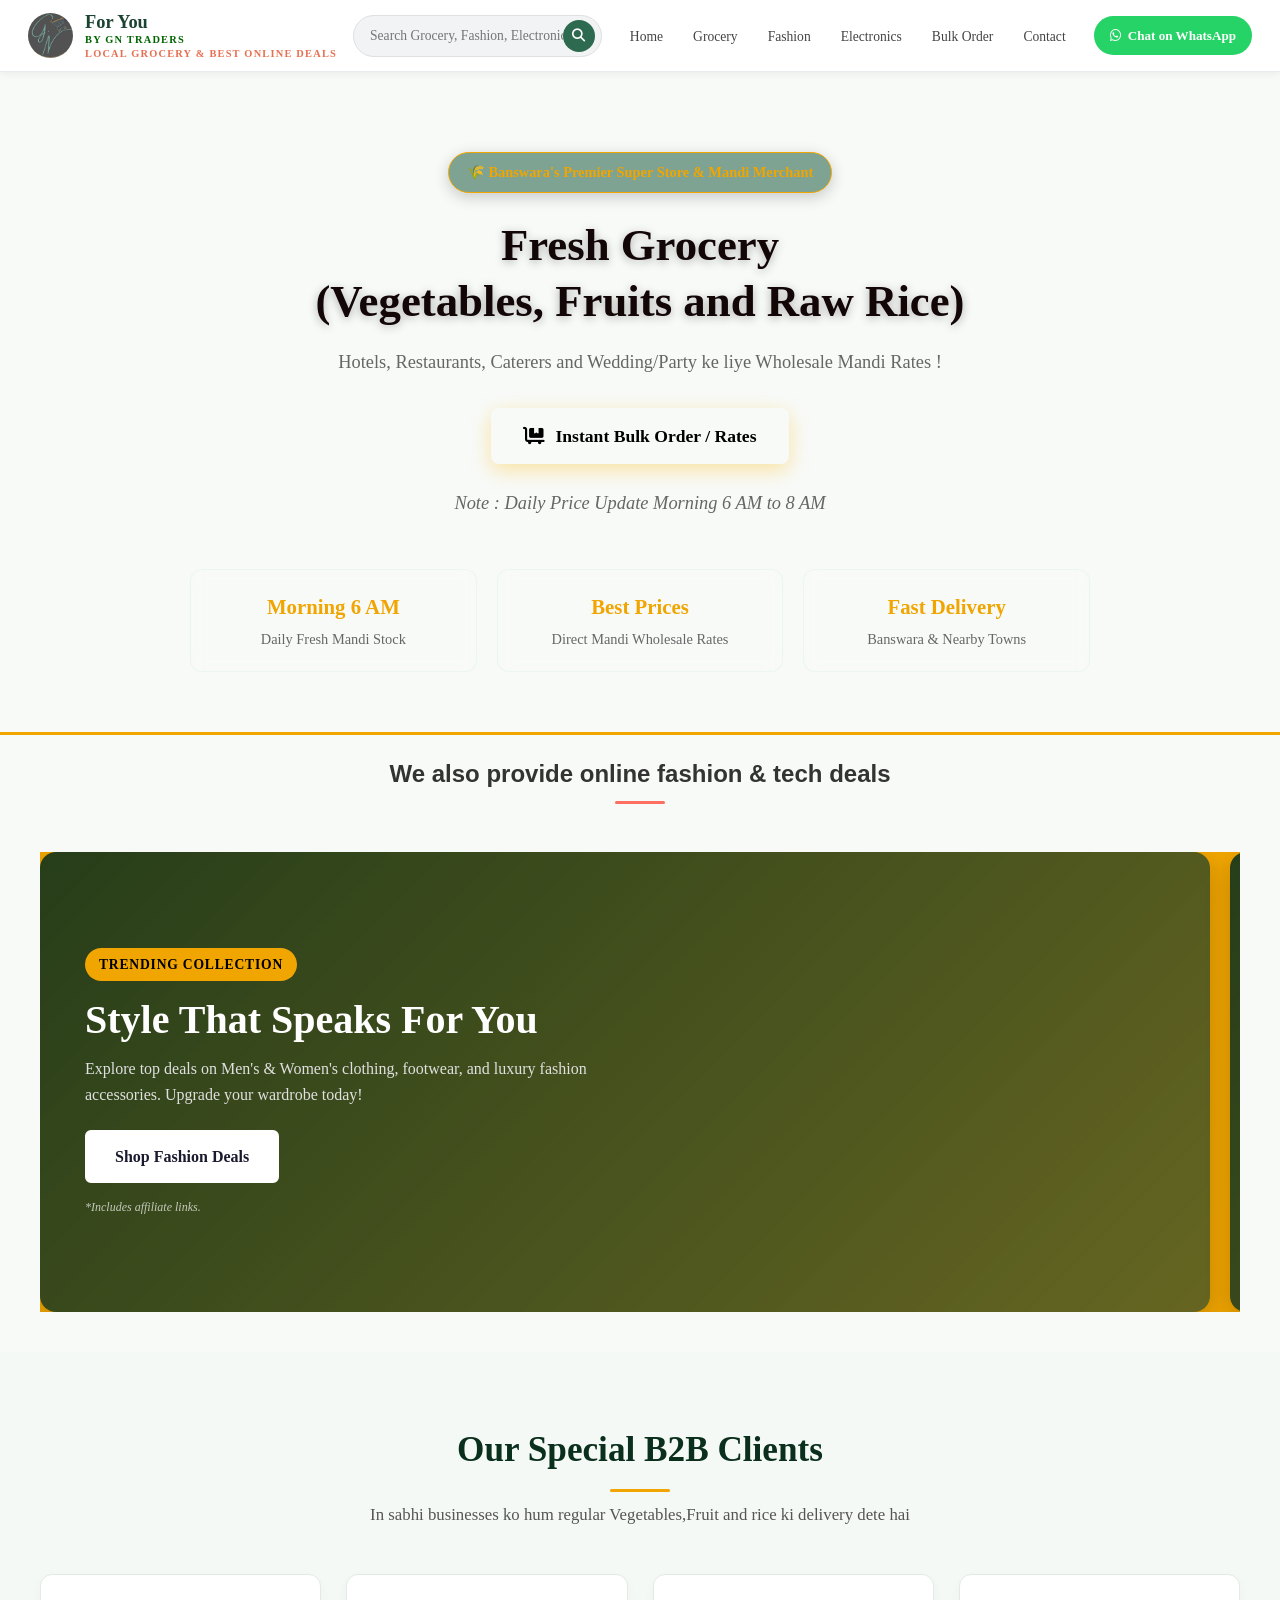
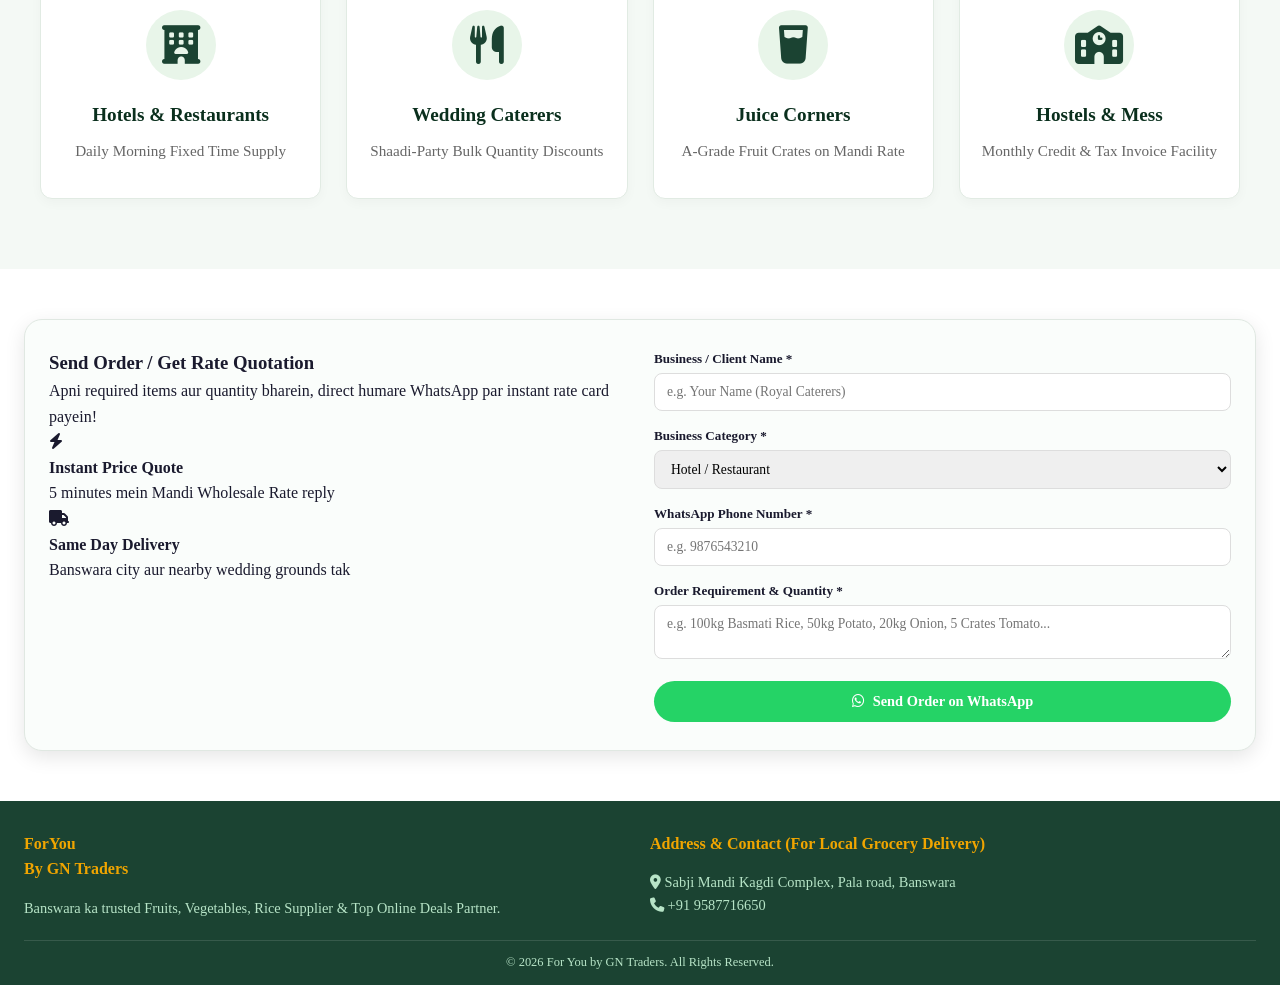
==== index.html @ eed43ebb "updated my site" ====
<!DOCTYPE html>
<html lang="en">

<head>
    <meta charset="UTF-8">
    <meta name="viewport" content="width=device-width, initial-scale=1.0">
    <title>For You by GN traders | Groceries & online deals</title>
    <!-- Google Fonts & Font Awesome Icons -->
    <link href="https://fonts.googleapis.com/css2?family=Poppins:wght@300;400;500;600;700&display=swap"
        rel="stylesheet">
    <link rel="stylesheet" href="https://cdnjs.cloudflare.com/ajax/libs/font-awesome/6.4.0/css/all.min.css">
    <!-- External CSS Link -->
    <link rel="stylesheet" href="style.css">
</head>

<body>

    <!-- Header / Navbar -->
    <header>
        <div class="navbar">
            <a href="#" class="logo">
                <div class="logo-icon"><img src="logo.jpeg" alt="logo"></div>
                <div class="logo-text">
                    <h1>For You</h1>
                    <span id="block-span">By GN Traders</span>
                    <span>LOCAL GROCERY & BEST ONLINE DEALS</span>
                </div>
            </a>

            <!-- Universal Search Bar -->
            <div class="search-box">
                <input type="text" id="searchInput" placeholder="Search Grocery, Fashion, Electronics...">
                <button id="searchBtn" type="button"><i class="fa-solid fa-magnifying-glass"></i></button>
            </div>

            <button class="menu-toggle" id="menuToggle" aria-label="Toggle Navigation">
                <i class="fa-solid fa-bars"></i>
            </button>

            <ul class="nav-links">
                <li><a href="index.html">Home</a></li>
                <li><a href="grocery.html">Grocery</a></li>
                <li><a href="fashion.html">Fashion</a></li>
                <li><a href="electronics.html">Electronics</a></li>
                <li><a href="#order">Bulk Order</a></li>
                <li><a href="#contact">Contact</a></li>
            </ul>

            <a href="https://wa.me/919587716650?text=Hello!%20Mujhe%20mandi%20ke%20wholesale%20rates%20jaanne%20hain."
                target="_blank" class="btn-whatsapp-header">
                <i class="fa-brands fa-whatsapp"></i> Chat on WhatsApp
            </a>
        </div>
    </header>

    <!-- Hero Section -->
    <section class="hero" id="home">
        <div class="hero-content">
            <span class="hero-badge">🌾 Banswara's Premier Super Store & Mandi Merchant</span>
            <h2>Fresh Grocery <br> (Vegetables, Fruits and Raw Rice)</h2>
            <p>Hotels, Restaurants, Caterers and Wedding/Party ke liye Wholesale Mandi Rates !</p>
            <a href="#order" class="btn-hero">
                <i class="fa-solid fa-cart-flatbed"></i> Instant Bulk Order / Rates
            </a> <br><br>
            <p id="NoticeForOrder">Note : Daily Price Update Morning 6 AM to 8 AM</p>
            <div class="hero-stats">
                <div class="stat-card">
                    <h3>Morning 6 AM</h3>
                    <p>Daily Fresh Mandi Stock</p>
                </div>
                <div class="stat-card">
                    <h3>Best Prices</h3>
                    <p>Direct Mandi Wholesale Rates</p>
                </div>
                <div class="stat-card">
                    <h3>Fast Delivery</h3>
                    <p>Banswara & Nearby Towns</p>
                </div>
            </div>
        </div>
    </section>

    <div id="affiliate-present" class="aff-link-container">
        <h2 id="affiliate-heading">We also provide online fashion & tech deals</h2>
    </div>

    <section class="hero-slider-container">
        <div class="hero-slider">

            <!-- 1st Div: Fashion & Clothing -->
            <div class="hero-card fashion-card">
                <div class="hero-content">
                    <span class="badge">Trending Collection</span>
                    <h1>Style That Speaks For You</h1>
                    <p>Explore top deals on Men's & Women's clothing, footwear, and luxury fashion accessories. Upgrade
                        your wardrobe today!</p>
                    <a href="fashion.html" class="cta-btn">Shop Fashion Deals</a>

                    <p class="affiliate-notice">*Includes affiliate links.</p>
                </div>
            </div>

            <!-- 2nd Div: Electronics & Gadgets -->
            <div class="hero-card electronics-card">
                <div class="hero-content">
                    <span class="badge">Next-Gen Tech</span>
                    <h1>Power Up Your Digital Life</h1>
                    <p>Unbeatable offers on latest Smartphones, High-performance Laptops, and Smart Gadgets. Grab the
                        best tech before it's gone!</p>
                    <a href="electronics.html" class="cta-btn">Explore Tech Deals</a>

                    <p class="affiliate-notice">*Includes affiliate links.</p>
                </div>
            </div>

        </div>
    </section>

    <!-- Clients Section -->
    <section class="clients-section" id="clients">
        <div class="container">
            <div class="section-title">
                <h2>Our Special B2B Clients</h2>
                <p>In sabhi businesses ko hum regular Vegetables,Fruit and rice ki delivery dete hai</p>
            </div>

            <div class="clients-grid">
                <div class="client-box">
                    <i class="fa-solid fa-hotel"></i>
                    <h4>Hotels & Restaurants</h4>
                    <p>Daily Morning Fixed Time Supply</p>
                </div>
                <div class="client-box">
                    <i class="fa-solid fa-utensils"></i>
                    <h4>Wedding Caterers</h4>
                    <p>Shaadi-Party Bulk Quantity Discounts</p>
                </div>
                <div class="client-box">
                    <i class="fa-solid fa-glass-water"></i>
                    <h4>Juice Corners</h4>
                    <p>A-Grade Fruit Crates on Mandi Rate</p>
                </div>
                <div class="client-box">
                    <i class="fa-solid fa-school"></i>
                    <h4>Hostels & Mess</h4>
                    <p>Monthly Credit & Tax Invoice Facility</p>
                </div>
            </div>
        </div>
    </section>

    <!-- Order Section -->
    <section class="container" id="order">
        <div class="order-card">
            <div class="order-grid">
                <div class="order-info">
                    <h3>Send Order / Get Rate Quotation</h3>
                    <p>Apni required items aur quantity bharein, direct humare WhatsApp par instant rate card payein!
                    </p>

                    <div class="feature-item">
                        <i class="fa-solid fa-bolt"></i>
                        <div>
                            <h4>Instant Price Quote</h4>
                            <p>5 minutes mein Mandi Wholesale Rate reply</p>
                        </div>
                    </div>
                    <div class="feature-item">
                        <i class="fa-solid fa-truck"></i>
                        <div>
                            <h4>Same Day Delivery</h4>
                            <p>Banswara city aur nearby wedding grounds tak</p>
                        </div>
                    </div>
                </div>

                <form id="orderForm">
                    <div class="form-group">
                        <label>Business / Client Name *</label>
                        <input type="text" id="clientName" placeholder="e.g. Your Name (Royal Caterers)" required>
                    </div>

                    <div class="form-group">
                        <label>Business Category *</label>
                        <select id="businessType" required>
                            <option value="Hotel / Restaurant">Hotel / Restaurant</option>
                            <option value="Wedding Caterer">Wedding / Party Caterer</option>
                            <option value="Hostel / Mess Supplier">Hostel / Mess Supplier</option>
                            <option value="Retail Fruit/Veg Seller">Retail Shopkeeper</option>
                        </select>
                    </div>

                    <div class="form-group">
                        <label>WhatsApp Phone Number *</label>
                        <input type="tel" id="phoneNumber" placeholder="e.g. 9876543210" required>
                    </div>

                    <div class="form-group">
                        <label>Order Requirement & Quantity *</label>
                        <textarea id="orderDetails"
                            placeholder="e.g. 100kg Basmati Rice, 50kg Potato, 20kg Onion, 5 Crates Tomato..."
                            required></textarea>
                    </div>

                    <button type="submit" class="btn-submit">
                        <i class="fa-brands fa-whatsapp"></i> Send Order on WhatsApp
                    </button>
                </form>
            </div>
        </div>
    </section>

    <!-- Footer -->
    <footer id="contact">
        <div class="container footer-grid">
            <div>
                <h4 style="color: var(--accent-gold); margin-bottom: 15px;">ForYou <br> By GN Traders</h4>
                <p style="color: #b7e4c7; font-size: 0.9rem;">Banswara ka trusted Fruits, Vegetables, Rice Supplier &
                    Top Online Deals Partner.</p>
            </div>
            <div>
                <h4 style="color: var(--accent-gold); margin-bottom: 15px;">Address & Contact (For Local Grocery
                    Delivery)</h4>
                <p style="color: #b7e4c7; font-size: 0.9rem;"><i class="fa-solid fa-location-dot"></i> Sabji Mandi Kagdi
                    Complex, Pala road, Banswara</p>
                <p style="color: #b7e4c7; font-size: 0.9rem;"><i class="fa-solid fa-phone"></i> +91 9587716650</p>
            </div>
        </div>
        <div class="copyright">
            <p>&copy; 2026 For You by GN Traders. All Rights Reserved.</p>
        </div>
    </footer>

    <!-- External JavaScript Link -->
    <script src="script.js"></script>
</body>

</html>
---- style.css ----
:root {
    --primary-green: #2d6a4f;
    --primary-dark: #1b4332;
    --accent-gold: #f0a500;
    --accent-orange: #e76f51;
    --light-bg: #f8faf8;
    --white: #ffffff;
    --text-dark: #1a1a2e;
    --text-medium: #444;
    --text-light: #666;
    --border-color: #e0e0e0;
    --shadow-sm: 0 2px 8px rgba(0, 0, 0, 0.06);
    --shadow-md: 0 6px 20px rgba(0, 0, 0, 0.10);
    --shadow-lg: 0 12px 32px rgba(0, 0, 0, 0.12);
    --radius-sm: 8px;
    --radius-md: 12px;
    --radius-lg: 18px;
    --transition: 0.25s ease;
}

* {
    margin: 0;
    padding: 0;
    box-sizing: border-box;
    font-family: Georgia, 'Times New Roman', Times, serif;
}

html {
    scroll-behavior: smooth;
}

body {
    font-family: 'Poppins', sans-serif;
    background: var(--light-bg);
    color: var(--text-dark);
    line-height: 1.6;
    -webkit-font-smoothing: antialiased;
}

/* ========== HEADER / NAVBAR ========== */
header {
    background: var(--white);
    position: sticky;
    top: 0;
    z-index: 1000;
    box-shadow: var(--shadow-sm);
    border-bottom: 1px solid #e9ecef;
}

.navbar {
    max-width: 1300px;
    margin: 0 auto;
    display: flex;
    align-items: center;
    justify-content: space-between;
    padding: 12px 28px;
    flex-wrap: wrap;
    gap: 16px;
}

.logo {
    display: inline-flex;
    align-items: center;
    gap: 0.75rem;
    text-decoration: none;
    color: var(--primary-dark);
    flex-shrink: 0;
    max-height: 100%;
}

.logo-icon {
    width: clamp(36px, 5vh, 48px); 
    aspect-ratio: 1 / 1;
    border-radius: 50%;
    overflow: hidden;
    flex-shrink: 0;
    display: flex;
    align-items: center;
    justify-content: center;
}

.logo-icon img {
    width: 100%;
    height: 100%;
    object-fit: cover;
    display: block;
}

.logo-text {
    display: flex;
    flex-direction: column;
    justify-content: center;
}

.logo-text h1 {
    font-size: clamp(0.9rem, 2.5vw, 1.15rem);
    font-weight: 700;
    line-height: 1.1;
    margin: 0;
    color: var(--primary-dark);
    white-space: nowrap;
}

.logo-text span {
    font-size: clamp(0.55rem, 1.5vw, 0.65rem);
    font-weight: 600;
    letter-spacing: 1.2px;
    color: var(--accent-orange);
    text-transform: uppercase;
    line-height: 1.1;
    margin-top: 2px;
}

#block-span {
    display: block;
    margin-top: 2px;
    color: darkgreen;
    font-size: 0.65rem;
}

/* ==========================================
   MOBILE HEADER FIX (Logo & Toggle Alignment)
   ========================================== */
@media (max-width: 768px) {
    .navbar {
        display: flex;
        flex-wrap: wrap;
        align-items: center;
        justify-content: space-between;
        padding: 12px 15px;
        gap: 12px;
    }

    /* Logo positioning (Left Side) */
    .logo {
        display: flex;
        align-items: center;
        gap: 10px;
        text-decoration: none;
        max-width: calc(100% - 60px);
        /* Toggle icon ke liye jagah chhorne ke liye */
    }

    .logo-text h1 {
        font-size: 1.3rem;
        line-height: 1.1;
    }

    .logo-text span {
        display: block;
        font-size: 0.65rem;
    }

    /* Hamburger Toggle Icon (Right Side Top Row) */
    .menu-toggle {
        display: flex !important;
        align-items: center;
        justify-content: center;
        background: transparent;
        border: none;
        font-size: 1.6rem;
        color: var(--bg-dark-green, #0a2f1d);
        cursor: pointer;
        padding: 5px;
        order: 2;
        /* Main heading ke thik saamne right side me set karega */
    }

    /* Search Box (Full Width Second Row) */
    .search-box {
        width: 100%;
        order: 3;
        margin-top: 5px;
    }

    /* WhatsApp Button (Full Width Third Row) */
    .btn-whatsapp-header {
        width: 100%;
        text-align: center;
        justify-content: center;
        order: 4;
        padding: 10px;
        font-size: 0.9rem;
    }

    /* Sliding Mobile Menu Drawer */
    .nav-links {
        position: fixed;
        top: 0;
        right: -100%;
        width: 260px;
        height: 100vh;
        background-color: var(--bg-dark-green, #0a2f1d);
        flex-direction: column;
        padding: 80px 25px 30px 25px;
        gap: 20px;
        transition: right 0.3s ease-in-out;
        box-shadow: -5px 0 15px rgba(0, 0, 0, 0.3);
        z-index: 999;
    }

    .nav-links.active {
        right: 0;
    }

    .nav-links li a {
        color: #ffffff;
        font-size: 1.1rem;
        display: block;
    }
}

/* SEARCH BAR */
.search-box {
    display: flex;
    align-items: center;
    background: #f1f3f5;
    border: 1px solid var(--border-color);
    border-radius: 25px;
    padding: 4px 6px 4px 16px;
    flex: 1;
    max-width: 360px;
    transition: var(--transition);
}

.search-box:focus-within {
    border-color: var(--primary-green);
    background: var(--white);
    box-shadow: 0 0 0 3px rgba(45, 106, 79, 0.12);
}

.search-box input {
    border: none;
    background: transparent;
    outline: none;
    width: 100%;
    font-size: 0.85rem;
    font-family: inherit;
    color: var(--text-dark);
}

.search-box button {
    background: var(--primary-green);
    color: #fff;
    border: none;
    width: 32px;
    height: 32px;
    border-radius: 50%;
    cursor: pointer;
    display: flex;
    align-items: center;
    justify-content: center;
    transition: var(--transition);
    flex-shrink: 0;
}

.search-box button:hover {
    background: var(--primary-dark);
}

/* ==========================================
   MOBILE MENU TOGGLE STYLING
   ========================================== */

/* By default desktop par toggle button hide rahega */
.menu-toggle {
    display: none;
    background: none;
    border: none;
    font-size: 1.6rem;
    color: var(--text-light, #ffffff);
    cursor: pointer;
    z-index: 1001;
    transition: transform 0.3s ease;
}

.menu-toggle:active {
    transform: scale(0.9);
}

/* Mobile Responsive Styles */
@media (max-width: 992px) {
    .menu-toggle {
        display: block;
        /* Mobile screens par show hoga */
    }

    /* Navbar links ko mobile drawer banayein */
    .navbar .nav-links {
        position: fixed;
        top: 0;
        right: -100%;
        /* Shuru me screen ke bahar rahega */
        width: 280px;
        height: 100vh;
        background: var(--bg-dark-green, #0a2f1d);
        flex-direction: column;
        justify-content: flex-start;
        align-items: flex-start;
        padding: 90px 30px 30px 30px;
        gap: 20px;
        box-shadow: -5px 0 25px rgba(0, 0, 0, 0.4);
        transition: right 0.4s cubic-bezier(0.77, 0, 0.175, 1);
        /* Smooth sliding effect */
        z-index: 1000;
        border-left: 2px solid var(--accent-gold, #ffb703);
    }

    /* Jab menu active (open) ho */
    .navbar .nav-links.active {
        right: 0;
    }

    /* Nav links ki styling mobile ke liye */
    .navbar .nav-links li {
        width: 100%;
        border-bottom: 1px solid rgba(255, 255, 255, 0.1);
        padding-bottom: 12px;
    }

    .navbar .nav-links li a {
        font-size: 1.1rem;
        color: var(--text-light, #ffffff);
        display: block;
        width: 100%;
        transition: color 0.3s ease;
    }

    .navbar .nav-links li a:hover {
        color: var(--accent-gold, #ffb703);
        padding-left: 6px;
    }

    /* Optional: Background Overlay jab menu open ho */
    body.menu-open::after {
        content: '';
        position: fixed;
        top: 0;
        left: 0;
        width: 100%;
        height: 100%;
        background: rgba(0, 0, 0, 0.6);
        z-index: 999;
        backdrop-filter: blur(3px);
    }
}

.nav-links {
    display: flex;
    list-style: none;
    gap: 6px;
    flex-wrap: wrap;
}

.nav-links a {
    text-decoration: none;
    color: var(--text-medium);
    font-weight: 500;
    font-size: 0.85rem;
    padding: 7px 12px;
    border-radius: 25px;
    transition: var(--transition);
    white-space: nowrap;
}

.nav-links a:hover {
    background: #e8f5e9;
    color: var(--primary-green);
}

.btn-whatsapp-header {
    background: #25d366;
    color: #fff !important;
    padding: 9px 16px;
    border-radius: 25px;
    font-weight: 600;
    font-size: 0.82rem;
    text-decoration: none;
    display: flex;
    align-items: center;
    gap: 7px;
    transition: var(--transition);
    white-space: nowrap;
    flex-shrink: 0;
}

.btn-whatsapp-header:hover {
    background: #1fbc59;
    transform: translateY(-1px);
    box-shadow: 0 4px 14px rgba(37, 211, 102, 0.35);
}

/* ==========================================
   1. MAIN HERO SECTION STYLING
   ========================================== */
.hero {
    position: relative;
    color: var(--text-light);
    padding: 80px 20px 60px 20px;
    overflow: hidden;
    border-bottom: 3px solid var(--accent-gold);
}

/* Background subtle pattern effect */
.hero::before {
    content: '';
    position: absolute;
    top: 0;
    left: 0;
    width: 100%;
    height: 100%;

    pointer-events: none;
}

.hero-content {
    max-width: 1100px;
    margin: 0 auto;
    text-align: center;
    position: relative;
    z-index: 2;
}

/* Hero Badge */
.hero-badge {
    display: inline-flex;
    align-items: center;
    gap: 8px;
    background: rgba(45, 106, 79, 0.6);
    border: 1px solid var(--accent-gold);
    color: var(--accent-gold);
    padding: 8px 18px;
    font-size: 0.9rem;
    font-weight: 600;
    border-radius: 30px;
    margin-bottom: 25px;
    backdrop-filter: blur(5px);
    box-shadow: 0 4px 15px rgba(0, 0, 0, 0.2);
}

/* Heading & Paragraph */
.hero-content h2 {
    font-size: 2.8rem;
    font-weight: 700;
    line-height: 1.25;
    margin-bottom: 18px;
    color: #120606;
    text-shadow: 0 2px 10px rgba(0, 0, 0, 0.3);
}

.hero-content p {
    font-size: 1.15rem;
    color: var(--text-muted);
    max-width: 750px;
    margin: 0 auto 30px auto;
    line-height: 1.6;
}

/* Hero Call-To-Action Button */
.btn-hero {
    display: inline-flex;
    align-items: center;
    gap: 10px;
    background: linear-gradient(135deg, var(--accent-gold) 0%, var(--accent-gold-hover) 100%);
    color: #000000;
    font-size: 1.1rem;
    font-weight: 700;
    padding: 14px 32px;
    border-radius: 8px;
    text-decoration: none;
    box-shadow: 0 6px 20px rgba(255, 183, 3, 0.35);
    transition: all 0.3s ease;
}

.btn-hero:hover {
    transform: translateY(-3px);
    box-shadow: 0 10px 25px rgba(255, 183, 3, 0.5);
    color: #000000;
    background-color: gold;
}

/* Hero Stats Grid */
.hero-stats {
    display: grid;
    grid-template-columns: repeat(3, 1fr);
    gap: 20px;
    margin-top: 50px;
    max-width: 900px;
    margin-left: auto;
    margin-right: auto;
}

.stat-card {
    background: rgba(255, 255, 255, 0.05);
    border: 1px solid rgba(183, 228, 199, 0.2);
    padding: 20px 15px;
    border-radius: 12px;
    backdrop-filter: blur(8px);
    transition: transform 0.3s ease, border-color 0.3s ease;
}

.stat-card:hover {
    transform: translateY(-4px);
    border-color: var(--accent-gold);
}

.stat-card h3 {
    font-size: 1.3rem;
    color: var(--accent-gold);
    font-weight: 700;
    margin-bottom: 5px;
}

.stat-card p {
    font-size: 0.9rem;
    color: var(--text-muted);
    margin-bottom: 0;
}

#NoticeForOrder{
    font-style: italic;
}

/* Affiliate Heading Normal Styling */
#affiliate-heading {
    font-size: 24px;
    font-weight: bold;
    color: #333;
    text-align: center;
    margin: 20px 0;
    padding-bottom: 8px;
    font-family: 'Segoe UI', Arial, sans-serif;
}

#affiliate-heading::after {
    content: "";
    display: block;
    width: 50px;/* line ki length */
    height: 3px;
    /* line ki thickness */
    background-color: #ff6f61;
    /* line ka color */
    margin: 8px auto 0;
    /* center align aur spacing */
    border-radius: 2px;
    /* thoda smooth edges */
}

/* ==========================================
   2. HERO SLIDER CONTAINER STYLING
   ========================================== */
.hero-slider-container {
    width: 100%;
    max-width: 1200px;
    margin: 40px auto;
    padding: 0 15px;
    overflow-x: auto;
    scroll-snap-type: x mandatory;
    scroll-behavior: smooth;
    scrollbar-width: none;
    background-color: #f0a500;
}

.hero-slider-container::-webkit-scrollbar {
    display: none;
    /* Chrome, Safari, Edge */
}

.hero-slider {
    display: flex;
    gap: 20px;
    width: 100%;
}

.hero-card {
    flex: 0 0 100%;
    min-height: 460px;
    scroll-snap-align: start;
    border-radius: 16px;
    display: flex;
    align-items: center;
    padding: 45px;
    background-size: cover;
    background-position: center;
    position: relative;
    overflow: hidden;
    box-shadow: 0 8px 25px rgba(0, 0, 0, 0.2);
}

/* Dark Green Gradient Overlays for High Text Contrast */
.fashion-card {
    background-image: linear-gradient(135deg, rgba(10, 47, 29, 0.88) 0%, rgba(27, 67, 50, 0.65) 100%),
        url('https://images.unsplash.com/photo-1483985988355-763728e1935b?q=80&w=1200');
}

.electronics-card {
    background-image: linear-gradient(135deg, rgba(10, 47, 29, 0.88) 0%, rgba(27, 67, 50, 0.65) 100%),
        url('https://images.unsplash.com/photo-1498049794561-7780e7231661?q=80&w=1200');
}

.hero-card .hero-content {
    text-align: left;
    max-width: 580px;
    margin: 0;
}

/* Slider Badge */
.hero-card .badge {
    background: var(--accent-gold);
    color: #000000;
    padding: 6px 14px;
    font-size: 0.85rem;
    font-weight: 700;
    text-transform: uppercase;
    letter-spacing: 0.8px;
    border-radius: 20px;
    display: inline-block;
    margin-bottom: 15px;
}

.hero-card h1 {
    font-size: 2.5rem;
    color: #ffffff;
    font-weight: 700;
    line-height: 1.2;
    margin-bottom: 12px;
}

.hero-card p {
    font-size: 1rem;
    color: #e0e0e0;
    line-height: 1.6;
    margin-bottom: 22px;
}

/* Slider Button */
.cta-btn {
    display: inline-block;
    background: #ffffff;
    color: var(--bg-dark-green);
    padding: 12px 28px;
    font-weight: 700;
    text-decoration: none;
    border-radius: 6px;
    transition: all 0.3s ease;
    border: 2px solid #ffffff;
}

.cta-btn:hover {
    background: var(--accent-gold);
    border-color: var(--accent-gold);
    color: #000000;
    transform: translateY(-2px);
}

/* Affiliate Notice */
.affiliate-notice {
    font-size: 0.75rem !important;
    color: rgba(255, 255, 255, 0.7) !important;
    margin-top: 15px !important;
    margin-bottom: 0 !important;
    font-style: italic;
}

/* ==========================================
   3. RESPONSIVE BREAKPOINTS
   ========================================== */
@media (max-width: 992px) {
    .hero-content h2 {
        font-size: 2.3rem;
    }

    .hero-card h1 {
        font-size: 2.1rem;
    }
}

@media (max-width: 768px) {
    .hero {
        padding: 50px 15px 40px 15px;
    }

    .hero-content h2 {
        font-size: 1.8rem;
    }

    .hero-content p {
        font-size: 1rem;
    }

    .hero-stats {
        grid-template-columns: 1fr;
        gap: 12px;
    }

    .hero-card {
        min-height: 380px;
        padding: 25px;
    }

    .hero-card h1 {
        font-size: 1.6rem;
    }

    .btn-hero {
        width: 100%;
        justify-content: center;
    }
}

/* ========== PRODUCT CATEGORY SECTION ========== */
.product-category {
    padding: 50px 24px 60px;
    background: var(--white);
}

.category-container {
    max-width: 1200px;
    margin: 0 auto;
}

.category-container>h1 {
    text-align: center;
    font-size: 1.8rem;
    color: var(--primary-dark);
    margin-bottom: 8px;
    font-weight: 700;
}

.section-subtitle {
    text-align: center;
    color: var(--text-medium);
    margin-bottom: 36px;
    font-size: 0.9rem;
}

.category-block {
    margin-bottom: 45px;
}

.category-block h2 {
    font-size: 1.3rem;
    color: var(--primary-dark);
    margin-bottom: 18px;
    padding-bottom: 8px;
    border-bottom: 3px solid #e8f5e9;
    display: flex;
    align-items: center;
    gap: 10px;
}

.subcategory-title {
    font-size: 1.05rem;
    color: var(--primary-green);
    margin: 16px 0 12px;
}

.product-grid {
    display: grid;
    grid-template-columns: repeat(auto-fill, minmax(220px, 1fr));
    gap: 20px;
}

.product-card {
    background: var(--white);
    border: 1px solid var(--border-color);
    border-radius: var(--radius-md);
    padding: 16px;
    position: relative;
    transition: var(--transition);
    box-shadow: var(--shadow-sm);
    display: flex;
    flex-direction: column;
    align-items: center;
    text-align: center;
}

.product-card:hover {
    box-shadow: var(--shadow-md);
    border-color: #c8e6c9;
    transform: translateY(-2px);
}

.product-card img {
    width: 110px;
    height: 110px;
    object-fit: cover;
    border-radius: 50%;
    margin-bottom: 12px;
    border: 3px solid #e8f5e9;
}

.product-card h3 {
    font-size: 0.95rem;
    font-weight: 600;
    color: var(--text-dark);
    margin-bottom: 4px;
}

.product-card .price {
    font-size: 1.1rem;
    font-weight: 700;
    color: var(--primary-green);
    margin-bottom: 10px;
}

/* AFFILIATE STYLING */
.product-card.affiliate-card {
    border-top: 3px solid var(--accent-gold);
}

.old-price {
    font-size: 0.8rem;
    color: var(--text-light);
    text-decoration: line-through;
    margin-left: 5px;
    font-weight: 400;
}

.brand-tag {
    font-size: 0.7rem;
    font-weight: 600;
    color: #e67e22;
    background: #fff5eb;
    padding: 2px 8px;
    border-radius: 12px;
    margin-bottom: 12px;
    display: inline-block;
}

.btn-affiliate-buy {
    background: linear-gradient(135deg, #ff9900, #e67e22);
    color: #fff !important;
    text-decoration: none;
    padding: 9px 14px;
    border-radius: 20px;
    font-weight: 600;
    font-size: 0.8rem;
    display: flex;
    align-items: center;
    justify-content: center;
    gap: 6px;
    width: 100%;
    transition: var(--transition);
    box-shadow: 0 4px 10px rgba(230, 126, 34, 0.25);
}

.btn-affiliate-buy:hover {
    background: linear-gradient(135deg, #e67e22, #d35400);
    transform: translateY(-2px);
}

.qty-container {
    display: flex;
    align-items: center;
    gap: 6px;
    margin-bottom: 10px;
    font-size: 0.85rem;
}

.qty-container input {
    width: 50px;
    padding: 5px;
    border: 1px solid #ddd;
    border-radius: 6px;
    text-align: center;
}

.btn-buy-single {
    background: #25d366;
    color: #fff;
    border: none;
    padding: 9px 14px;
    border-radius: 20px;
    cursor: pointer;
    font-weight: 600;
    font-size: 0.8rem;
    transition: var(--transition);
    display: flex;
    align-items: center;
    gap: 6px;
    width: 100%;
    justify-content: center;
}

.btn-buy-single:hover {
    background: #1fbc59;
}

.select-checkbox {
    position: absolute;
    top: 10px;
    right: 12px;
    cursor: pointer;
}

.select-checkbox input {
    display: none;
}

.checkmark {
    width: 22px;
    height: 22px;
    border: 2px solid #ccc;
    border-radius: 6px;
    display: flex;
    align-items: center;
    justify-content: center;
    background: #fff;
}

.select-checkbox input:checked+.checkmark {
    background: var(--primary-green);
    border-color: var(--primary-green);
    color: #fff;
}

.select-checkbox input:checked+.checkmark::after {
    content: '✓';
    font-weight: 700;
    font-size: 0.75rem;
}

/* ========== MULTI-ORDER BAR ========== */
.multi-order-bar {
    position: sticky;
    bottom: 16px;
    background: var(--primary-dark);
    color: #fff;
    border-radius: var(--radius-lg);
    padding: 14px 20px;
    display: flex;
    align-items: center;
    justify-content: space-between;
    flex-wrap: wrap;
    gap: 12px;
    box-shadow: var(--shadow-lg);
    z-index: 900;
    margin-top: 20px;
}

.order-counter {
    font-weight: 600;
    font-size: 0.95rem;
    display: flex;
    align-items: center;
    gap: 8px;
}

.order-counter span {
    background: var(--accent-gold);
    color: #000;
    width: 28px;
    height: 28px;
    border-radius: 50%;
    display: inline-flex;
    align-items: center;
    justify-content: center;
    font-weight: 700;
}

.btn-whatsapp-bulk {
    background: #25d366;
    color: #fff;
    border: none;
    padding: 10px 18px;
    border-radius: 25px;
    cursor: pointer;
    font-weight: 600;
    font-size: 0.85rem;
    transition: var(--transition);
    display: flex;
    align-items: center;
    gap: 6px;
}

.btn-whatsapp-bulk:hover {
    background: #1fbc59;
}

/* ========== CLIENTS & ORDER FORM ========== */
.clients-section {
    background-color: #f4f9f5;
    /* Light subtle green tinted background */
    padding: 70px 20px;
}

.clients-section .container {
    max-width: 1200px;
    margin: 0 auto;
}

/* Section Title */
.section-title {
    text-align: center;
    margin-bottom: 45px;
}

.section-title h2 {
    font-size: 2.2rem;
    color: var(--bg-dark-green, #0a2f1d);
    font-weight: 700;
    margin-bottom: 10px;
    position: relative;
    display: inline-block;
}

/* Gold accent bar under section title */
.section-title h2::after {
    content: '';
    display: block;
    width: 60px;
    height: 3px;
    background-color: var(--accent-gold, #ffb703);
    margin: 10px auto 0 auto;
    border-radius: 2px;
}

.section-title p {
    font-size: 1.05rem;
    color: #555555;
}

/* Clients Grid Layout */
.clients-grid {
    display: grid;
    grid-template-columns: repeat(auto-fit, minmax(240px, 1fr));
    gap: 25px;
}

/* Client Card Box */
.client-box {
    background: #ffffff;
    border: 1px solid #e1ebe3;
    border-radius: 12px;
    padding: 35px 20px;
    text-align: center;
    transition: all 0.3s ease;
    box-shadow: 0 4px 12px rgba(0, 0, 0, 0.03);
}

.client-box:hover {
    transform: translateY(-6px);
    border-color: var(--accent-gold, #ffb703);
    box-shadow: 0 10px 25px rgba(10, 47, 29, 0.1);
}

/* Icon Container/Styling */
.client-box i {
    font-size: 2.4rem;
    color: var(--main-green, #1b4332);
    background: #e8f5e9;
    width: 70px;
    height: 70px;
    line-height: 70px;
    border-radius: 50%;
    margin-bottom: 20px;
    transition: all 0.3s ease;
}

.client-box:hover i {
    background: var(--accent-gold, #ffb703);
    color: #000000;
}

/* Card Heading & Paragraph */
.client-box h4 {
    font-size: 1.2rem;
    color: var(--bg-dark-green, #0a2f1d);
    font-weight: 600;
    margin-bottom: 10px;
}

.client-box p {
    font-size: 0.95rem;
    color: #666666;
    line-height: 1.5;
    margin: 0;
}

/* Responsive Adjustments */
@media (max-width: 768px) {
    .clients-section {
        padding: 50px 15px;
    }

    .section-title h2 {
        font-size: 1.8rem;
    }

    .clients-grid {
        grid-template-columns: repeat(auto-fit, minmax(200px, 1fr));
        gap: 15px;
    }

    .client-box {
        padding: 25px 15px;
    }
}

#order {
    padding: 50px 24px;
    background: var(--white);
}

.order-card {
    background: #fafdfb;
    border: 1px solid #e0e8e2;
    border-radius: var(--radius-lg);
    padding: 28px 24px;
    box-shadow: var(--shadow-md);
}

.order-grid {
    display: grid;
    grid-template-columns: 1fr 1fr;
    gap: 28px;
}

.form-group {
    margin-bottom: 14px;
}

.form-group label {
    display: block;
    font-weight: 600;
    margin-bottom: 4px;
    font-size: 0.82rem;
}

.form-group input,
.form-group select,
.form-group textarea {
    width: 100%;
    padding: 10px 12px;
    border: 1px solid #ddd;
    border-radius: var(--radius-sm);
    font-size: 0.85rem;
}

.btn-submit {
    width: 100%;
    background: #25d366;
    color: #fff;
    border: none;
    padding: 12px;
    border-radius: 25px;
    font-weight: 600;
    font-size: 0.9rem;
    cursor: pointer;
    display: flex;
    align-items: center;
    justify-content: center;
    gap: 8px;
}

/* ========== FOOTER ========== */
footer {
    background: var(--primary-dark);
    padding: 30px 24px 0;
    color: #b7e4c7;
}

.footer-grid {
    display: grid;
    grid-template-columns: repeat(auto-fit, minmax(220px, 1fr));
    gap: 20px;
    padding-bottom: 20px;
}

.copyright {
    text-align: center;
    padding: 12px 0;
    border-top: 1px solid rgba(255, 255, 255, 0.12);
    font-size: 0.78rem;
}

/* ========== RESPONSIVE ========== */
@media (max-width: 768px) {
    .navbar {
        flex-direction: column;
        align-items: flex-start;
        gap: 10px;
    }

    .search-box {
        max-width: 100%;
        width: 100%;
        order: 3;
    }

    .nav-links {
        width: 100%;
        gap: 4px;
    }

    .nav-links a {
        font-size: 0.75rem;
        padding: 5px 8px;
    }

    .order-grid {
        grid-template-columns: 1fr;
    }
}

@media (max-width: 480px) {
    .product-grid {
        grid-template-columns: 1fr 1fr;
        gap: 10px;
    }

    .product-card img {
        width: 75px;
        height: 75px;
    }

    .product-card h3 {
        font-size: 0.8rem;
    }
}

/* =========================================================
   ONLY APPLY TO ELECTRONICS & FASHION PAGES (SCOPED CSS)
   ========================================================= */

/* Card Setup */
.amazon-style-page .product-grid {
    display: grid;
    grid-template-columns: repeat(auto-fit, minmax(280px, 1fr));
    gap: 20px;
    padding: 15px;
}

.amazon-style-page .product-card {
    position: relative;
    border: 1px solid #e7e7e7;
    border-radius: 8px;
    background: #fff;
    padding: 15px;
    display: flex;
    flex-direction: column;
    justify-content: space-between;
    transition: box-shadow 0.2s ease-in-out;
}

.amazon-style-page .product-card:hover {
    box-shadow: 0 4px 12px rgba(0, 0, 0, 0.12);
}

.amazon-style-page .badge-tag {
    position: absolute;
    top: 10px;
    left: 10px;
    background: #cc0c39;
    color: #fff;
    font-size: 11px;
    font-weight: bold;
    padding: 3px 8px;
    border-radius: 3px;
    z-index: 2;
}

/* Gallery & Thumbnails */
.amazon-style-page .media-container {
    text-align: center;
    margin-bottom: 12px;
}

.amazon-style-page .main-media {
    width: 100%;
    height: 200px;
    object-fit: contain;
    margin-bottom: 10px;
}

.amazon-style-page .thumbnail-list {
    display: flex;
    justify-content: center;
    gap: 8px;
}

.amazon-style-page .thumb {
    width: 38px;
    height: 38px;
    object-fit: cover;
    border: 1px solid #ddd;
    border-radius: 4px;
    cursor: pointer;
}

.amazon-style-page .thumb:hover, 
.amazon-style-page .thumb.active {
    border-color: #e77600;
}

.amazon-style-page .video-thumb {
    display: flex;
    align-items: center;
    justify-content: center;
    background: #f0f0f0;
    color: #333;
    font-size: 13px;
}

/* Amazon Style Content Typography */
.amazon-style-page .brand-tag {
    font-size: 11px;
    color: #565959;
    font-weight: bold;
    text-transform: uppercase;
    display: block;
}

.amazon-style-page .product-title {
    font-size: 14px;
    line-height: 1.3em;
    height: 2.6em;
    overflow: hidden;
    color: #0f1111;
    margin: 4px 0 6px 0;
    font-weight: 500;
}

.amazon-style-page .rating-block {
    display: flex;
    align-items: center;
    gap: 6px;
    font-size: 12px;
    margin-bottom: 6px;
}

.amazon-style-page .stars {
    color: #ffa41c;
}

.amazon-style-page .rating-count {
    color: #007185;
}

.amazon-style-page .price-container {
    display: flex;
    align-items: baseline;
    gap: 8px;
}

.amazon-style-page .discount-badge {
    color: #cc0c39;
    font-size: 20px;
    font-weight: 300;
}

.amazon-style-page .price {
    font-size: 24px;
    font-weight: 500;
    color: #0f1111;
}

.amazon-style-page .currency {
    font-size: 13px;
    vertical-align: super;
}

.amazon-style-page .mrp-line {
    font-size: 12px;
    color: #565959;
    margin: 2px 0;
}

.amazon-style-page .old-price {
    text-decoration: line-through;
}

.amazon-style-page .delivery-text {
    font-size: 12px;
    color: #565959;
    margin-bottom: 12px;
}

/* Buy Button Override */
.amazon-style-page .btn-affiliate-buy {
    display: block;
    width: 100%;
    background: #ffd814;
    border: 1px solid #fcd200;
    border-radius: 20px;
    padding: 8px 0;
    text-align: center;
    color: #0f1111;
    font-size: 13px;
    font-weight: 500;
    text-decoration: none;
}

.amazon-style-page .btn-affiliate-buy:hover {
    background: #f7ca00;
}
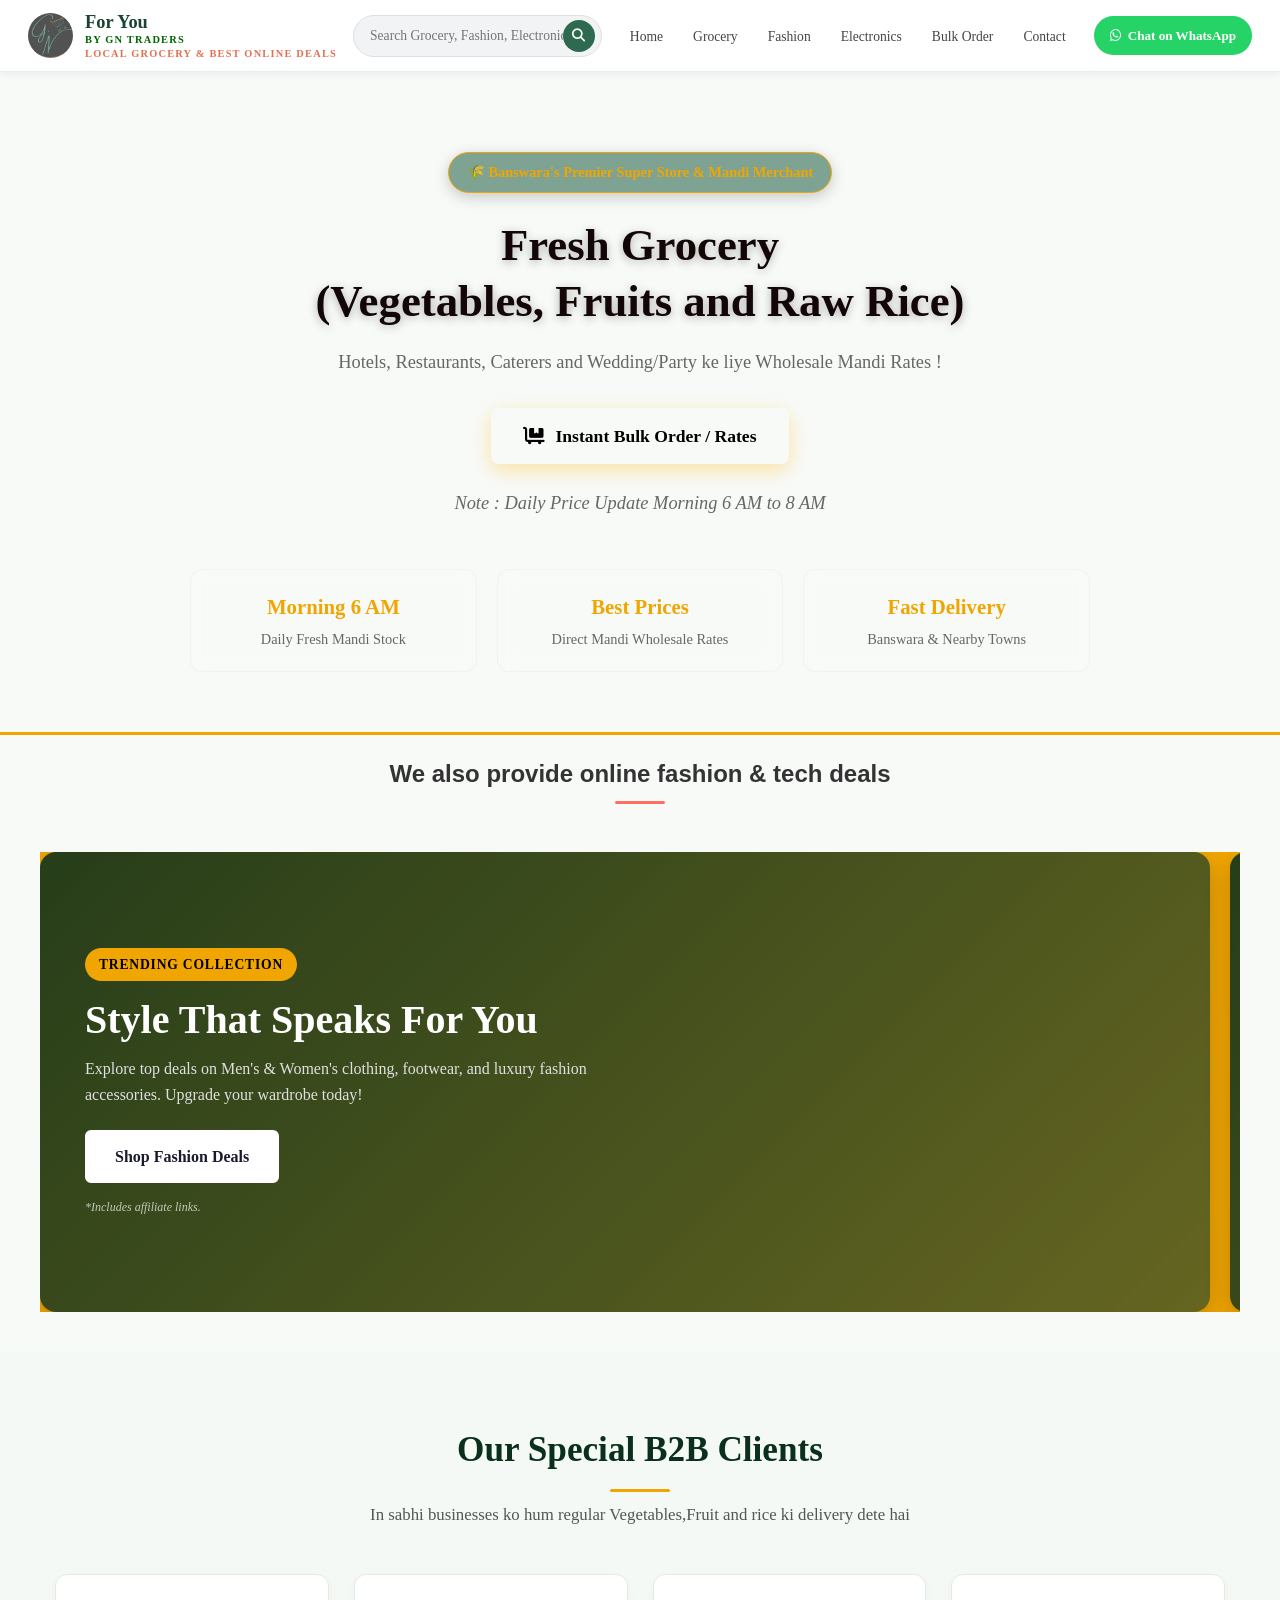
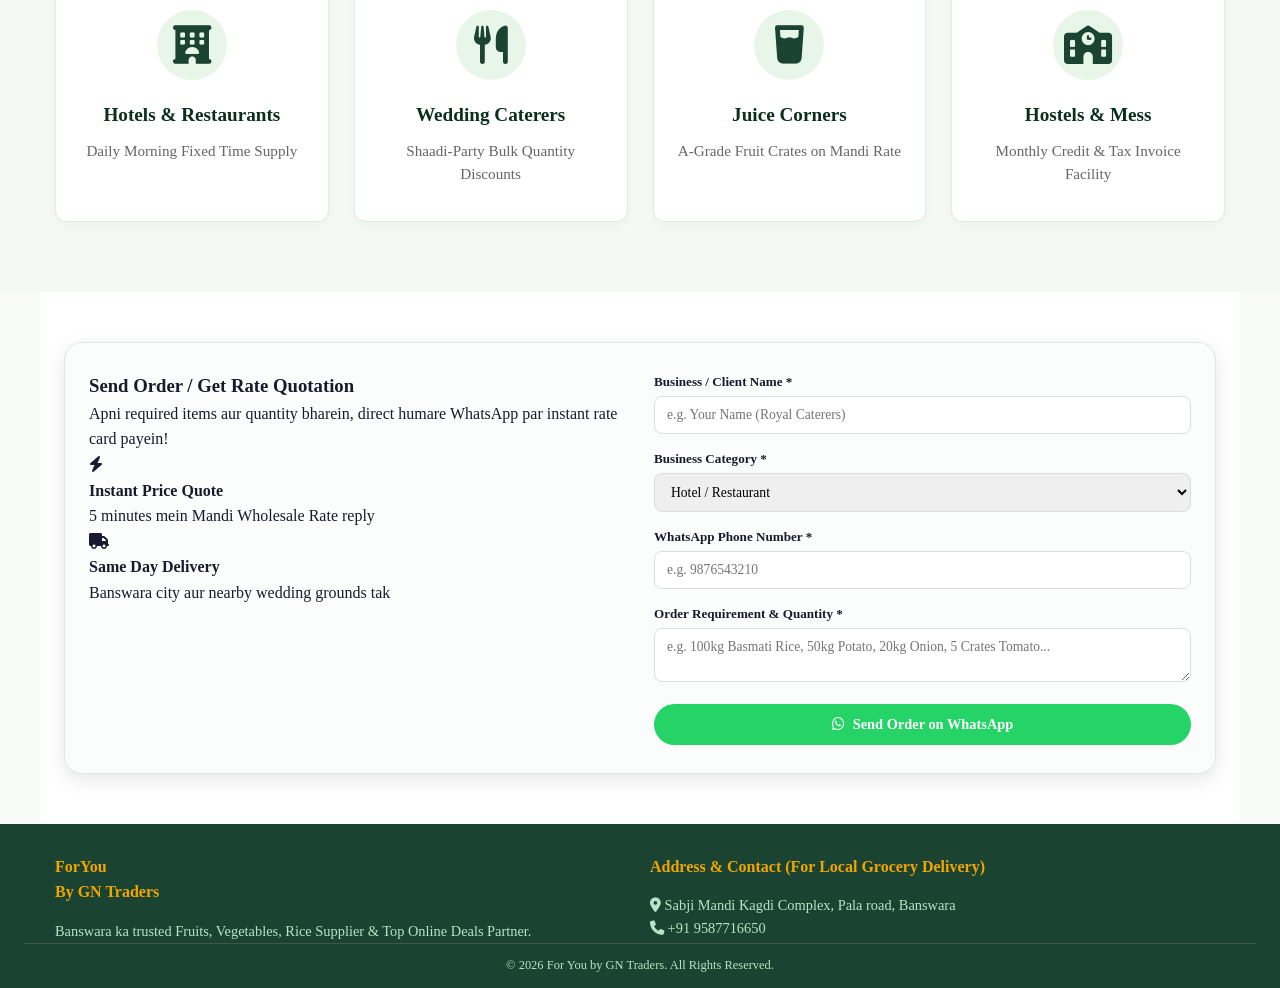
==== commit 00ab8b71: "Add google verification tag and add some meta tag with keywords for seo" ====
--- a/index.html
+++ b/index.html
@@ -5,6 +5,9 @@
     <meta charset="UTF-8">
     <meta name="viewport" content="width=device-width, initial-scale=1.0">
     <title>For You by GN traders | Groceries & online deals</title>
+    <meta name="google-site-verification" content="eJk92Ub0iwsMJII7nBOKbqvfJ-JzEPBz3J1HLDTGhs8" />
+    <meta name="description" content="Banswara district mein taaza sabzi, fruits aur raw rice ghar baithe order karein. For You By GN Traders - fast local grocery delivery in Banswara , Rajasthan, online sabzi, gn traders Banswara">
+    <meta name="keywords" content="grocery delivery Banswara , sabzi order online Banswara , fruits delivery Banswara Rajasthan , raw rice online order Banswara, online grocery store Banswara district, GN traders Banswara, online sabzi order near me ">
     <!-- Google Fonts & Font Awesome Icons -->
     <link href="https://fonts.googleapis.com/css2?family=Poppins:wght@300;400;500;600;700&display=swap"
         rel="stylesheet">
--- a/style.css
+++ b/style.css
@@ -1220,179 +1220,147 @@
     }
 }
 
-/* =========================================================
-   ONLY APPLY TO ELECTRONICS & FASHION PAGES (SCOPED CSS)
-   ========================================================= */
-
-/* Card Setup */
-.amazon-style-page .product-grid {
-    display: grid;
-    grid-template-columns: repeat(auto-fit, minmax(280px, 1fr));
-    gap: 20px;
-    padding: 15px;
-}
-
-.amazon-style-page .product-card {
-    position: relative;
-    border: 1px solid #e7e7e7;
-    border-radius: 8px;
-    background: #fff;
-    padding: 15px;
-    display: flex;
-    flex-direction: column;
-    justify-content: space-between;
-    transition: box-shadow 0.2s ease-in-out;
-}
-
-.amazon-style-page .product-card:hover {
-    box-shadow: 0 4px 12px rgba(0, 0, 0, 0.12);
-}
-
-.amazon-style-page .badge-tag {
-    position: absolute;
-    top: 10px;
-    left: 10px;
-    background: #cc0c39;
-    color: #fff;
-    font-size: 11px;
-    font-weight: bold;
-    padding: 3px 8px;
-    border-radius: 3px;
-    z-index: 2;
-}
-
-/* Gallery & Thumbnails */
-.amazon-style-page .media-container {
-    text-align: center;
-    margin-bottom: 12px;
-}
-
-.amazon-style-page .main-media {
-    width: 100%;
-    height: 200px;
-    object-fit: contain;
-    margin-bottom: 10px;
-}
-
-.amazon-style-page .thumbnail-list {
-    display: flex;
-    justify-content: center;
-    gap: 8px;
-}
-
-.amazon-style-page .thumb {
-    width: 38px;
-    height: 38px;
-    object-fit: cover;
-    border: 1px solid #ddd;
-    border-radius: 4px;
-    cursor: pointer;
-}
-
-.amazon-style-page .thumb:hover, 
-.amazon-style-page .thumb.active {
-    border-color: #e77600;
-}
-
-.amazon-style-page .video-thumb {
-    display: flex;
-    align-items: center;
-    justify-content: center;
-    background: #f0f0f0;
-    color: #333;
-    font-size: 13px;
-}
-
-/* Amazon Style Content Typography */
-.amazon-style-page .brand-tag {
-    font-size: 11px;
-    color: #565959;
-    font-weight: bold;
-    text-transform: uppercase;
-    display: block;
-}
-
-.amazon-style-page .product-title {
-    font-size: 14px;
-    line-height: 1.3em;
-    height: 2.6em;
-    overflow: hidden;
-    color: #0f1111;
-    margin: 4px 0 6px 0;
-    font-weight: 500;
-}
-
-.amazon-style-page .rating-block {
-    display: flex;
-    align-items: center;
-    gap: 6px;
-    font-size: 12px;
-    margin-bottom: 6px;
-}
-
-.amazon-style-page .stars {
-    color: #ffa41c;
-}
-
-.amazon-style-page .rating-count {
-    color: #007185;
-}
-
-.amazon-style-page .price-container {
-    display: flex;
-    align-items: baseline;
-    gap: 8px;
-}
-
-.amazon-style-page .discount-badge {
-    color: #cc0c39;
-    font-size: 20px;
-    font-weight: 300;
-}
-
-.amazon-style-page .price {
-    font-size: 24px;
-    font-weight: 500;
-    color: #0f1111;
-}
-
-.amazon-style-page .currency {
-    font-size: 13px;
-    vertical-align: super;
-}
-
-.amazon-style-page .mrp-line {
-    font-size: 12px;
-    color: #565959;
-    margin: 2px 0;
-}
-
-.amazon-style-page .old-price {
-    text-decoration: line-through;
-}
-
-.amazon-style-page .delivery-text {
-    font-size: 12px;
-    color: #565959;
-    margin-bottom: 12px;
-}
-
-/* Buy Button Override */
-.amazon-style-page .btn-affiliate-buy {
-    display: block;
-    width: 100%;
-    background: #ffd814;
-    border: 1px solid #fcd200;
-    border-radius: 20px;
-    padding: 8px 0;
-    text-align: center;
-    color: #0f1111;
-    font-size: 13px;
-    font-weight: 500;
-    text-decoration: none;
-}
-
-.amazon-style-page .btn-affiliate-buy:hover {
-    background: #f7ca00;
-}
-
+/* only apply for fashion and electronics */
+/* Layout Container */
+.container {
+  max-width: 1200px;
+  margin: 0 auto;
+  padding: 0 15px;
+}
+
+.product-page {
+  padding: 30px 15px;
+}
+
+.page-title {
+  text-align: center;
+  margin-bottom: 30px;
+}
+
+.page-title h1 {
+  font-size: 2rem;
+  color: #222;
+}
+
+.page-title p {
+  color: #666;
+}
+
+/* Product Grid System (Maintainable & Responsive) */
+.product-grid {
+  display: grid;
+  grid-template-columns: repeat(auto-fill, minmax(250px, 1fr));
+  gap: 25px;
+}
+
+/* Product Card Styling */
+.product-card {
+  border: 1px solid #e1e1e1;
+  border-radius: 8px;
+  overflow: hidden;
+  background: #fff;
+  transition: transform 0.2s ease, box-shadow 0.2s ease;
+  display: flex;
+  flex-direction: column;
+}
+
+.product-card:hover {
+  transform: translateY(-4px);
+  box-shadow: 0 5px 15px rgba(0,0,0,0.1);
+}
+
+.product-img {
+  width: 100%;
+  height: 220px;
+  background: #f9f9f9;
+  display: flex;
+  align-items: center;
+  justify-content: center;
+}
+
+.product-img img {
+  max-width: 100%;
+  max-height: 100%;
+  object-fit: contain;
+  padding: 10px;
+}
+
+.product-info {
+  padding: 15px;
+  display: flex;
+  flex-direction: column;
+  flex-grow: 1;
+}
+
+.product-info h3 {
+  font-size: 1.1rem;
+  margin-bottom: 8px;
+  color: #333;
+}
+
+.product-info .description {
+  font-size: 0.9rem;
+  color: #666;
+  margin-bottom: 15px;
+  flex-grow: 1;
+}
+
+.buy-btn {
+  display: block;
+  text-align: center;
+  background-color: #f0c14b;
+  border: 1px solid #a88734;
+  color: #111;
+  padding: 10px;
+  border-radius: 4px;
+  text-decoration: none;
+  font-weight: bold;
+  font-size: 0.95rem;
+  transition: background 0.2s ease;
+}
+
+.buy-btn:hover {
+  background-color: #ddb347;
+}
+
+/* Footer Styling */
+.site-footer {
+  background-color: #131921;
+  color: #fff;
+  margin-top: 50px;
+  padding-top: 30px;
+}
+
+.footer-content {
+  display: flex;
+  flex-wrap: wrap;
+  justify-content: space-between;
+  gap: 20px;
+  padding-bottom: 20px;
+}
+
+.footer-about h4 {
+  margin-bottom: 8px;
+  color: #febd69;
+}
+
+.footer-disclosure {
+  max-width: 450px;
+}
+
+.affiliate-note {
+  font-size: 0.85rem;
+  color: #ccc;
+  line-height: 1.4;
+  background: rgba(255,255,255,0.05);
+  padding: 10px;
+  border-radius: 4px;
+}
+
+.footer-bottom {
+  text-align: center;
+  border-top: 1px solid #3a4553;
+  padding: 15px 0;
+  font-size: 0.85rem;
+  color: #999;
+}
